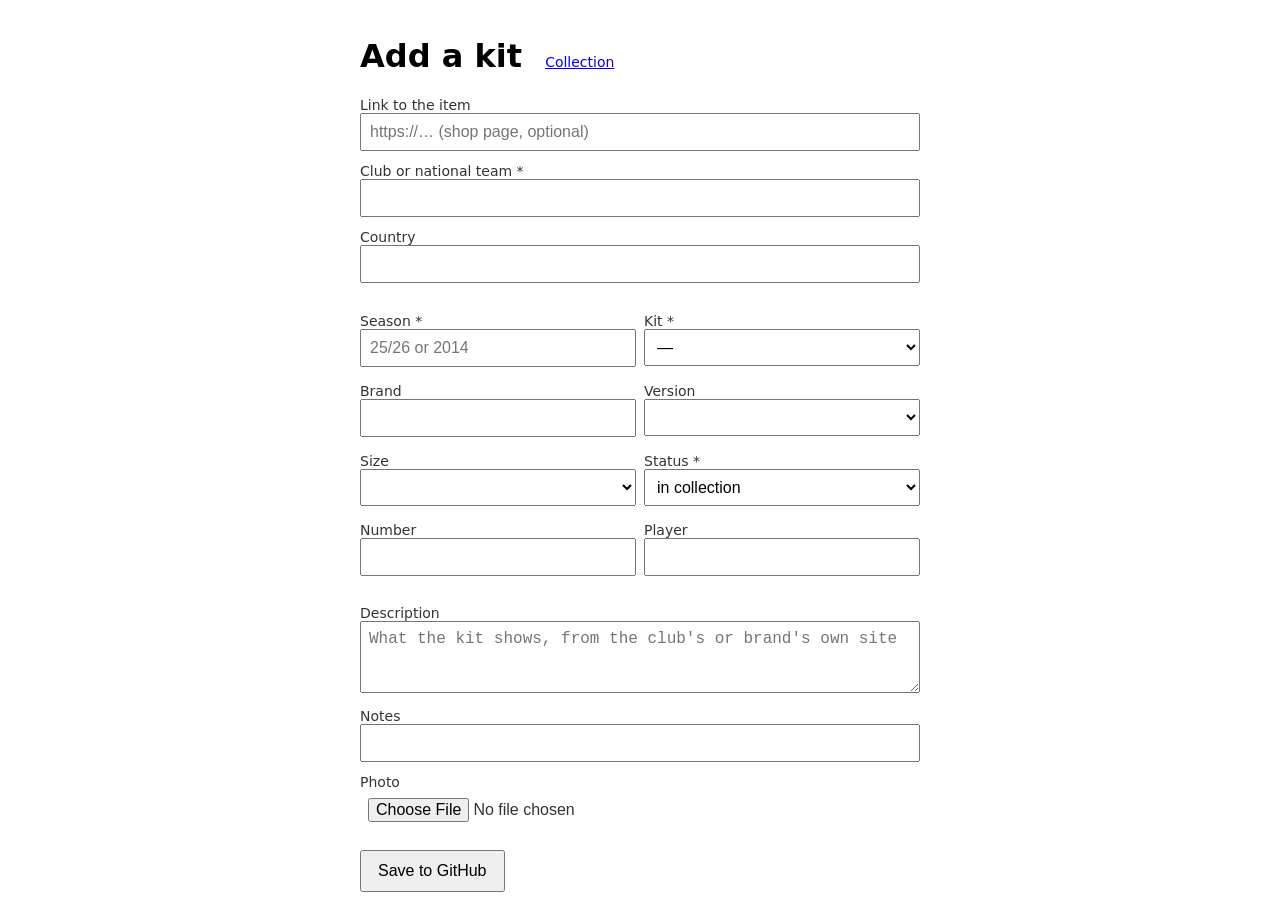
==== add.html @ a3a8089d "A form that adds a kit with country, brand and player filled in, and the season's results from Wikip" ====
<!doctype html>
<html lang="en">
<head>
<meta charset="utf-8">
<meta name="viewport" content="width=device-width, initial-scale=1">
<title>Add a kit</title>
<style>
  body { font-family: system-ui, sans-serif; margin: 0 auto; max-width: 560px; padding: 16px; }
  label { display: block; margin: 12px 0 4px; font-size: 14px; color: #333; }
  input, select, textarea { font-size: 16px; padding: 8px; width: 100%; box-sizing: border-box; }
  textarea { min-height: 72px; }
  .row { display: flex; gap: 8px; } .row > div { flex: 1; }
  button { font-size: 16px; padding: 10px 16px; margin-top: 16px; }
  small { color: #666; display: block; margin-top: 2px; min-height: 1em; }
  #result { white-space: pre-wrap; margin-top: 16px; }
  #result textarea { min-height: 160px; font-family: monospace; font-size: 13px; }
</style>
</head>
<body>
<h1>Add a kit <a href="index.html" style="font-size:14px;font-weight:normal;margin-left:12px">Collection</a></h1>
<form id="add">
  <label>Link to the item<input name="link" type="url" placeholder="https://… (shop page, optional)"></label>
  <label>Club or national team *<input name="team" list="teams" required autocomplete="off"></label>
  <label>Country<input name="country" list="countries" autocomplete="off"><small id="countryHint"></small></label>
  <div class="row">
    <div><label>Season *<input name="season" list="seasons" placeholder="25/26 or 2014" required autocomplete="off"></label></div>
    <div><label>Kit *<select name="kit" required>
      <option value="">—</option><option>home</option><option>away</option><option>third</option><option>fourth</option>
      <option>special</option><option>training</option><option>goalkeeper</option></select></label></div>
  </div>
  <div class="row">
    <div><label>Brand<input name="brand" list="brands" autocomplete="off"></label></div>
    <div><label>Version<select name="version"><option value=""></option><option>authentic</option><option>fan</option><option>replica</option></select></label></div>
  </div>
  <div class="row">
    <div><label>Size<select name="size"><option value=""></option><option>XS</option><option>S</option><option>M</option><option>L</option><option>XL</option><option>XXL</option></select></label></div>
    <div><label>Status *<select name="status" required><option value="yes">in collection</option><option value="wishlist">wishlist</option><option value="bought">bought, on its way</option></select></label></div>
  </div>
  <div class="row">
    <div><label>Number<input name="number" inputmode="numeric" autocomplete="off"></label></div>
    <div><label>Player<input name="player" autocomplete="off"><small id="playerHint"></small></label></div>
  </div>
  <label>Description<textarea name="description" placeholder="What the kit shows, from the club's or brand's own site"></textarea></label>
  <label>Notes<input name="comment"></label>
  <label>Photo<input name="photo" type="file" accept="image/*"></label>
  <datalist id="teams"></datalist><datalist id="countries"></datalist><datalist id="seasons"></datalist><datalist id="brands"></datalist>
  <button type="submit">Save to GitHub</button>
  <button type="button" id="forget" hidden>Forget token</button>
</form>
<div id="result"></div>
<script src="wiki.js"></script>
<script>
const REPO = 'petr-gerasimov/jersey-collection';
const form = document.getElementById('add');
const result = document.getElementById('result');
const countryHint = document.getElementById('countryHint');
const playerHint = document.getElementById('playerHint');
const forget = document.getElementById('forget');
let kits = [];

const slug = s => s.toLowerCase().replace(/[^a-z0-9]+/g, '-').replace(/^-|-$/g, '');
const uniq = a => [...new Set(a.filter(Boolean))].sort();
function fill(id, values) { document.getElementById(id).innerHTML = uniq(values).map(v => `<option value="${v}">`).join(''); }

fetch('kits.json').then(r => r.json()).then(data => {
  kits = data;
  fill('teams', kits.map(k => k.team)); fill('countries', kits.map(k => k.country));
  fill('seasons', kits.map(k => k.season)); fill('brands', kits.map(k => k.brand));
});
forget.hidden = !localStorage.getItem('gh_token');

// Country and brand come from the kits already in the collection; a new club's country from Wikidata.
async function autofill() {
  const team = form.team.value.trim(), season = form.season.value.trim();
  const same = kits.filter(k => k.team.toLowerCase() === team.toLowerCase());
  if (!form.country.value && team) {
    const known = same.find(k => k.country)?.country;
    if (known) { form.country.value = known; countryHint.textContent = 'from the collection'; }
    else {
      countryHint.textContent = 'asking Wikidata…';
      try { form.country.value = await wiki.country(team); countryHint.textContent = form.country.value ? 'from Wikidata, check it' : 'not found, type it'; }
      catch { countryHint.textContent = 'Wikidata did not answer'; }
    }
  }
  if (!form.brand.value) form.brand.value = (same.find(k => k.season === season && k.brand) || same.slice(-1)[0])?.brand || '';
}

// The player comes from the squad table on the club's Wikipedia season page.
async function playerByNumber() {
  const team = form.team.value.trim(), season = form.season.value.trim(), n = form.number.value.trim();
  if (!(team && season && n)) return;
  playerHint.textContent = 'looking up the squad on Wikipedia…';
  try {
    const title = await wiki.findSeasonPage(team, season);
    if (!title) { playerHint.textContent = 'no Wikipedia season page, type the name'; return; }
    const name = (await wiki.seasonInfo(title)).squad[n];
    if (name) { form.player.value = name; playerHint.textContent = `from ${title}, check it`; }
    else playerHint.textContent = `number ${n} is not in the squad on ${title}`;
  } catch (e) { playerHint.textContent = 'Wikipedia did not answer: ' + e.message; }
}
form.team.addEventListener('change', autofill);
form.season.addEventListener('change', autofill);
form.number.addEventListener('change', playerByNumber);
form.season.addEventListener('change', playerByNumber);

const b64 = bytes => btoa(String.fromCharCode(...bytes));
const utf8 = s => new TextDecoder().decode(Uint8Array.from(atob(s.replace(/\n/g, '')), c => c.charCodeAt(0)));
async function gh(path, opts = {}) {
  const r = await fetch(`https://api.github.com/repos/${REPO}/contents/${path}`, {
    ...opts, headers: { Authorization: `Bearer ${localStorage.getItem('gh_token')}`, Accept: 'application/vnd.github+json', ...(opts.headers || {}) } });
  if (!r.ok) throw new Error(`GitHub ${r.status} on ${path}: ${(await r.json()).message || ''}`);
  return r.json();
}

function record() {
  const f = new FormData(form), kit = {};
  for (const key of ['status', 'team', 'country', 'season', 'kit', 'brand', 'version', 'size', 'number', 'player', 'description', 'comment', 'link']) {
    const v = (f.get(key) || '').trim();
    if (v) kit[key] = v;
  }
  const photo = form.photo.files[0];
  if (photo) kit.photo = [slug(kit.team), slug(kit.season), kit.kit, Date.now().toString(36)].join('-') + '.' + (photo.name.split('.').pop() || 'jpg').toLowerCase();
  return kit;
}

form.addEventListener('submit', async e => {
  e.preventDefault();
  const kit = record();
  if (!localStorage.getItem('gh_token')) {
    const t = prompt('GitHub token with write access to the repository (fine-grained, Contents: read and write). It stays in this browser only. Leave empty to get the JSON to paste by hand.');
    if (t) { localStorage.setItem('gh_token', t.trim()); forget.hidden = false; }
  }
  if (!localStorage.getItem('gh_token')) {
    result.innerHTML = `Add this to kits.json${kit.photo ? ` and put the photo in photos/${kit.photo}` : ''}:<br><textarea readonly>${JSON.stringify(kit, null, 1)}</textarea>`;
    return;
  }
  result.textContent = 'Saving…';
  try {
    const photo = form.photo.files[0];
    if (photo) {
      const bytes = new Uint8Array(await photo.arrayBuffer());
      await gh(`photos/${kit.photo}`, { method: 'PUT', body: JSON.stringify({ message: `Photo: ${kit.team} ${kit.season} ${kit.kit}`, content: b64(bytes) }) });
    }
    const cur = await gh('kits.json', { headers: { 'If-None-Match': '' } });
    const all = JSON.parse(utf8(cur.content));
    all.push(kit);
    const body = new TextEncoder().encode(JSON.stringify(all, null, 1));
    await gh('kits.json', { method: 'PUT', body: JSON.stringify({ message: `Add ${kit.team} ${kit.season} ${kit.kit}`, content: b64(body), sha: cur.sha }) });
    kits = all;
    result.innerHTML = `Saved: <b>${kit.team} ${kit.season} ${kit.kit}</b>. The site updates in about a minute. <a href="index.html">Collection</a>`;
    form.reset(); countryHint.textContent = playerHint.textContent = '';
  } catch (err) { result.textContent = 'Not saved. ' + err.message; }
});
forget.addEventListener('click', () => { localStorage.removeItem('gh_token'); forget.hidden = true; });
</script>
</body>
</html>
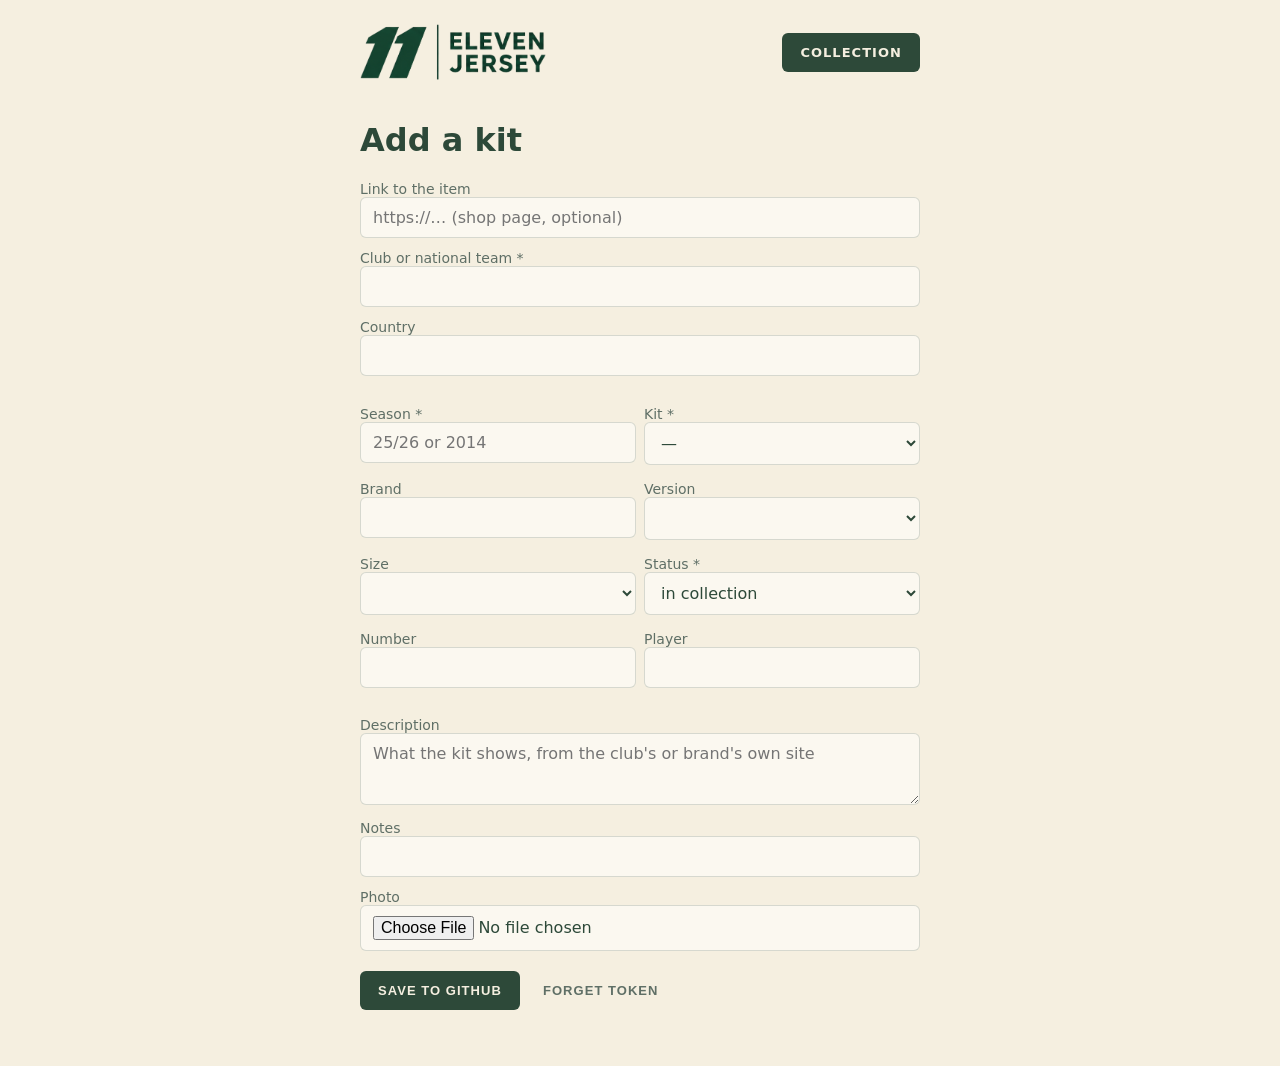
==== commit 3bc09184: "Eleven Jersey: the logo's look, a kit opens on click, Wikipedia drawings on every card without a pho" ====
--- a/add.html
+++ b/add.html
@@ -3,21 +3,30 @@
 <head>
 <meta charset="utf-8">
 <meta name="viewport" content="width=device-width, initial-scale=1">
-<title>Add a kit</title>
+<title>Add a kit · Eleven Jersey</title>
+<link rel="icon" href="favicon-32.png" sizes="32x32">
+<link rel="icon" href="favicon.png" sizes="278x278">
+<link rel="apple-touch-icon" href="favicon.png">
+<link rel="stylesheet" href="style.css">
 <style>
-  body { font-family: system-ui, sans-serif; margin: 0 auto; max-width: 560px; padding: 16px; }
-  label { display: block; margin: 12px 0 4px; font-size: 14px; color: #333; }
-  input, select, textarea { font-size: 16px; padding: 8px; width: 100%; box-sizing: border-box; }
+  body { max-width: 600px; }
+  label { display: block; margin: 12px 0 4px; font-size: 14px; color: var(--ink-soft); }
+  input, select, textarea { width: 100%; }
   textarea { min-height: 72px; }
   .row { display: flex; gap: 8px; } .row > div { flex: 1; }
-  button { font-size: 16px; padding: 10px 16px; margin-top: 16px; }
-  small { color: #666; display: block; margin-top: 2px; min-height: 1em; }
+  form button { margin-top: 16px; }
+  #forget { background: none; color: var(--ink-soft); }
+  label small { display: block; margin-top: 2px; min-height: 1em; }
   #result { white-space: pre-wrap; margin-top: 16px; }
   #result textarea { min-height: 160px; font-family: monospace; font-size: 13px; }
 </style>
 </head>
 <body>
-<h1>Add a kit <a href="index.html" style="font-size:14px;font-weight:normal;margin-left:12px">Collection</a></h1>
+<header>
+  <a href="index.html"><img src="logo.png" alt="Eleven Jersey" class="logo"></a>
+  <a href="index.html" class="button">Collection</a>
+</header>
+<h1>Add a kit</h1>
 <form id="add">
   <label>Link to the item<input name="link" type="url" placeholder="https://… (shop page, optional)"></label>
   <label>Club or national team *<input name="team" list="teams" required autocomplete="off"></label>
@@ -44,8 +53,8 @@
   <label>Notes<input name="comment"></label>
   <label>Photo<input name="photo" type="file" accept="image/*"></label>
   <datalist id="teams"></datalist><datalist id="countries"></datalist><datalist id="seasons"></datalist><datalist id="brands"></datalist>
-  <button type="submit">Save to GitHub</button>
-  <button type="button" id="forget" hidden>Forget token</button>
+  <button type="submit" class="button">Save to GitHub</button>
+  <button type="button" id="forget" class="button" hidden>Forget token</button>
 </form>
 <div id="result"></div>
 <script src="wiki.js"></script>
--- a/style.css
+++ b/style.css
@@ -0,0 +1,35 @@
+/* The palette is the logo's: cream paper and deep green ink. */
+:root { --paper: #f5efe0; --card: #fbf8f0; --ink: #2d4939; --ink-soft: #5f6f66; --line: rgba(45, 73, 57, .18); }
+* { box-sizing: border-box; }
+body { font-family: system-ui, -apple-system, sans-serif; margin: 0 auto; max-width: 1040px; padding: 16px 20px 40px; background: var(--paper); color: var(--ink); }
+a { color: var(--ink); }
+header { display: flex; align-items: center; justify-content: space-between; gap: 16px; padding: 8px 0 20px; }
+.logo { height: 56px; display: block; }
+.button { display: inline-block; background: var(--ink); color: var(--paper); text-decoration: none; font-weight: 700; letter-spacing: .08em; text-transform: uppercase; font-size: 13px; padding: 12px 18px; border-radius: 6px; border: 0; cursor: pointer; }
+.button:hover { background: #22392c; }
+form#search { display: flex; gap: 10px; flex-wrap: wrap; margin-bottom: 16px; }
+input, select, textarea { font: inherit; font-size: 16px; padding: 10px 12px; background: var(--card); color: var(--ink); border: 1px solid var(--line); border-radius: 6px; }
+form#search input { flex: 1; min-width: 160px; }
+input:focus, select:focus, textarea:focus { outline: 2px solid var(--ink); outline-offset: -1px; }
+#season { background: var(--card); border: 1px solid var(--line); border-radius: 8px; padding: 10px 14px; margin-bottom: 16px; font-size: 14px; }
+#archive, #empty { font-size: 14px; color: var(--ink-soft); }
+#kits { display: grid; grid-template-columns: repeat(auto-fill, minmax(200px, 1fr)); gap: 16px; }
+figure { margin: 0; background: var(--card); border: 1px solid var(--line); border-radius: 10px; padding: 10px; cursor: pointer; transition: transform .1s; }
+figure:hover { transform: translateY(-2px); }
+figure > img, .nophoto { width: 100%; aspect-ratio: 3 / 4; object-fit: cover; background: var(--paper); border-radius: 6px; display: block; }
+.nophoto { display: grid; place-items: center; overflow: hidden; }
+.nophoto > div { zoom: 1.5; }
+figcaption { margin-top: 8px; line-height: 1.3; }
+small { color: var(--ink-soft); }
+.wishlist { opacity: .55; }
+dialog { border: 0; border-radius: 12px; padding: 0; background: var(--card); color: var(--ink); max-width: 760px; width: calc(100vw - 32px); }
+dialog::backdrop { background: rgba(45, 73, 57, .5); }
+dialog .close { position: absolute; right: 8px; top: 8px; font-size: 24px; line-height: 1; background: none; border: 0; color: var(--ink); cursor: pointer; padding: 4px 8px; }
+dialog[open] { display: grid; grid-template-columns: 1fr 1.2fr; gap: 20px; padding: 24px; }
+dialog .picture img, dialog .picture .nophoto { width: 100%; aspect-ratio: 3 / 4; object-fit: cover; border-radius: 8px; background: var(--paper); }
+dialog .picture .nophoto > div { zoom: 2.2; }
+dialog h2 { margin: 0 0 8px; font-size: 22px; } dialog h2 span { font-weight: 400; }
+dialog dl { display: grid; grid-template-columns: auto 1fr; gap: 4px 12px; margin: 12px 0; font-size: 14px; }
+dialog dt { color: var(--ink-soft); } dialog dd { margin: 0; }
+dialog .links a { margin-right: 12px; }
+@media (max-width: 600px) { dialog[open] { grid-template-columns: 1fr; } .logo { height: 44px; } }
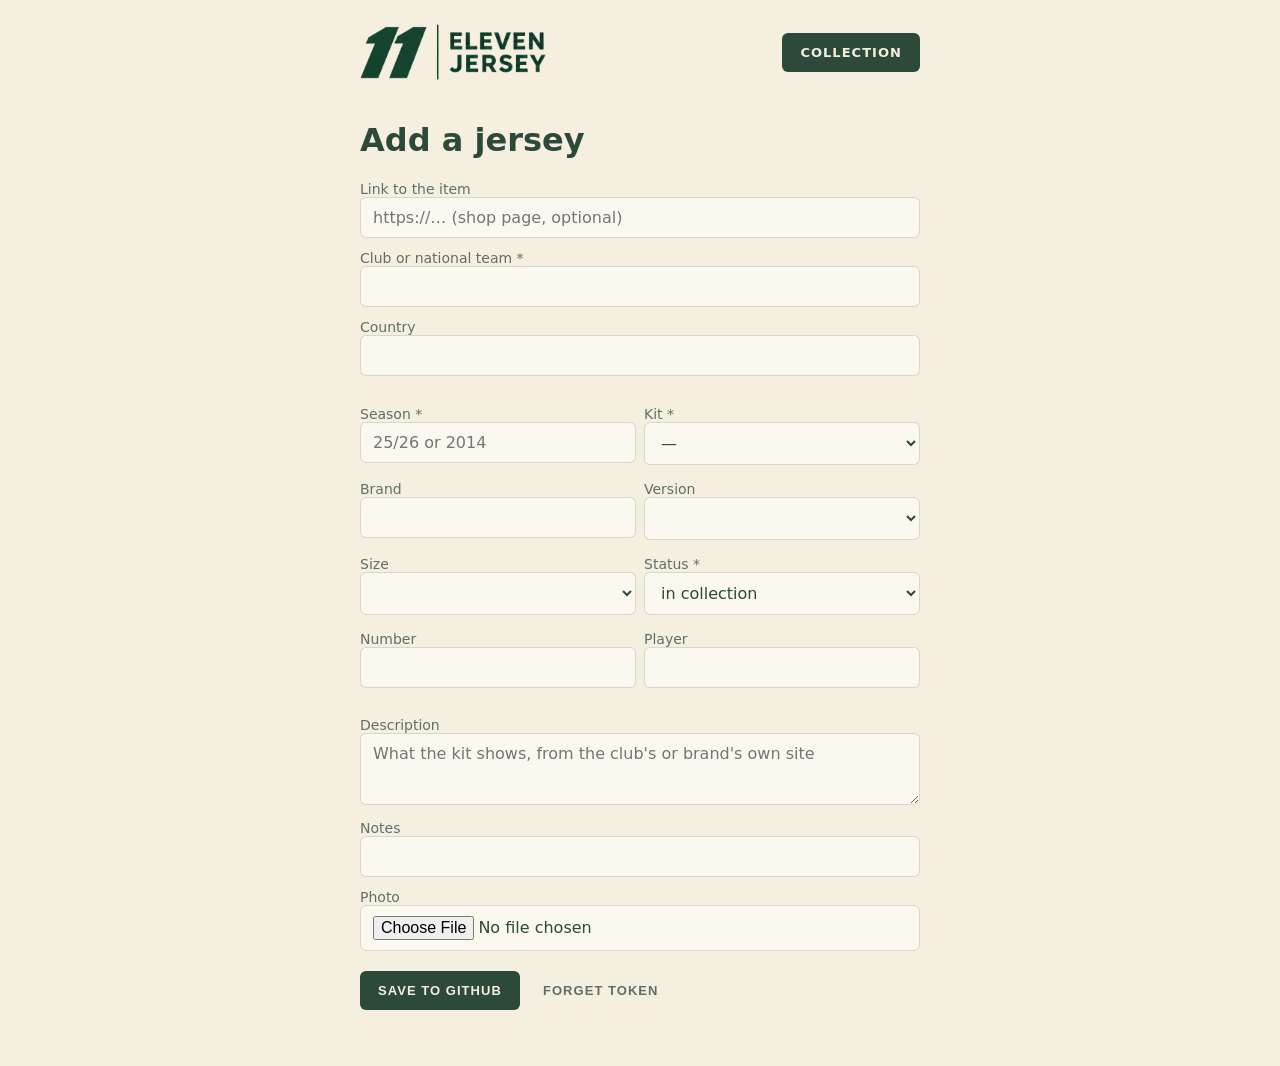
==== commit d6284a01: "The kit's window shows its drawing and the season's results; five cards a row on white; Add jersey C" ====
--- a/add.html
+++ b/add.html
@@ -3,7 +3,7 @@
 <head>
 <meta charset="utf-8">
 <meta name="viewport" content="width=device-width, initial-scale=1">
-<title>Add a kit · Eleven Jersey</title>
+<title>Add a jersey · Eleven Jersey</title>
 <link rel="icon" href="favicon-32.png" sizes="32x32">
 <link rel="icon" href="favicon.png" sizes="278x278">
 <link rel="apple-touch-icon" href="favicon.png">
@@ -26,7 +26,7 @@
   <a href="index.html"><img src="logo.png" alt="Eleven Jersey" class="logo"></a>
   <a href="index.html" class="button">Collection</a>
 </header>
-<h1>Add a kit</h1>
+<h1>Add a jersey</h1>
 <form id="add">
   <label>Link to the item<input name="link" type="url" placeholder="https://… (shop page, optional)"></label>
   <label>Club or national team *<input name="team" list="teams" required autocomplete="off"></label>
--- a/style.css
+++ b/style.css
@@ -13,23 +13,27 @@
 input:focus, select:focus, textarea:focus { outline: 2px solid var(--ink); outline-offset: -1px; }
 #season { background: var(--card); border: 1px solid var(--line); border-radius: 8px; padding: 10px 14px; margin-bottom: 16px; font-size: 14px; }
 #archive, #empty { font-size: 14px; color: var(--ink-soft); }
-#kits { display: grid; grid-template-columns: repeat(auto-fill, minmax(200px, 1fr)); gap: 16px; }
-figure { margin: 0; background: var(--card); border: 1px solid var(--line); border-radius: 10px; padding: 10px; cursor: pointer; transition: transform .1s; }
+#kits { display: grid; grid-template-columns: repeat(5, minmax(0, 1fr)); gap: 12px; }
+figure { min-width: 0; }
+@media (max-width: 760px) { #kits { grid-template-columns: repeat(auto-fill, minmax(150px, 1fr)); } }
+figure { margin: 0; background: var(--card); border: 1px solid var(--line); border-radius: 10px; padding: 8px; cursor: pointer; transition: transform .1s; }
 figure:hover { transform: translateY(-2px); }
-figure > img, .nophoto { width: 100%; aspect-ratio: 3 / 4; object-fit: cover; background: var(--paper); border-radius: 6px; display: block; }
+figure > img, .nophoto { width: 100%; aspect-ratio: 3 / 4; object-fit: cover; background: #fff; border-radius: 6px; display: block; }
 .nophoto { display: grid; place-items: center; overflow: hidden; }
-.nophoto > div { zoom: 1.5; }
-figcaption { margin-top: 8px; line-height: 1.3; }
+/* Wikipedia's kit drawings are 38×59 px pixel art: shown at their own size, bigger only in whole steps */
+.nophoto > div { image-rendering: pixelated; }
+figcaption { margin-top: 8px; line-height: 1.3; font-size: 14px; }
 small { color: var(--ink-soft); }
 .wishlist { opacity: .55; }
 dialog { border: 0; border-radius: 12px; padding: 0; background: var(--card); color: var(--ink); max-width: 760px; width: calc(100vw - 32px); }
 dialog::backdrop { background: rgba(45, 73, 57, .5); }
 dialog .close { position: absolute; right: 8px; top: 8px; font-size: 24px; line-height: 1; background: none; border: 0; color: var(--ink); cursor: pointer; padding: 4px 8px; }
 dialog[open] { display: grid; grid-template-columns: 1fr 1.2fr; gap: 20px; padding: 24px; }
-dialog .picture img, dialog .picture .nophoto { width: 100%; aspect-ratio: 3 / 4; object-fit: cover; border-radius: 8px; background: var(--paper); }
-dialog .picture .nophoto > div { zoom: 2.2; }
+dialog .picture > img, dialog .picture .nophoto { width: 100%; aspect-ratio: 3 / 4; object-fit: cover; border-radius: 8px; background: #fff; }
+dialog .picture .nophoto > div { zoom: 2; }
 dialog h2 { margin: 0 0 8px; font-size: 22px; } dialog h2 span { font-weight: 400; }
 dialog dl { display: grid; grid-template-columns: auto 1fr; gap: 4px 12px; margin: 12px 0; font-size: 14px; }
 dialog dt { color: var(--ink-soft); } dialog dd { margin: 0; }
 dialog .links a { margin-right: 12px; }
+dialog .season { font-size: 14px; line-height: 1.5; margin: 12px 0; }
 @media (max-width: 600px) { dialog[open] { grid-template-columns: 1fr; } .logo { height: 44px; } }
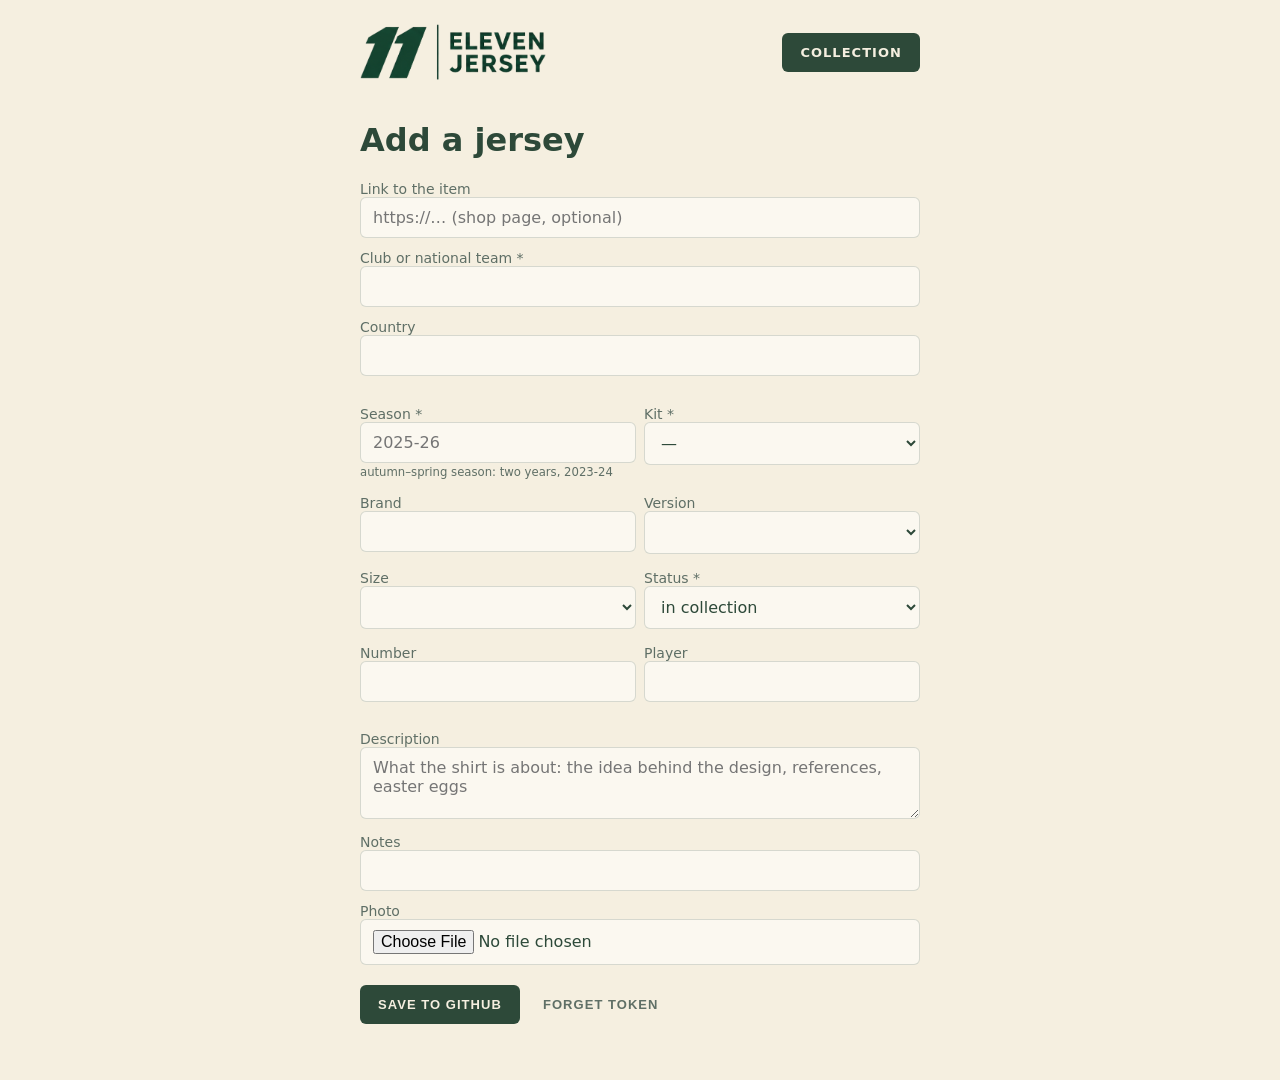
==== commit 3f567a38: "Sections per team, seasons as 2023-24 or 2024 with a strict check, every club of the top ten leagues" ====
--- a/add.html
+++ b/add.html
@@ -32,24 +32,31 @@
   <label>Club or national team *<input name="team" list="teams" required autocomplete="off"></label>
   <label>Country<input name="country" list="countries" autocomplete="off"><small id="countryHint"></small></label>
   <div class="row">
-    <div><label>Season *<input name="season" list="seasons" placeholder="25/26 or 2014" required autocomplete="off"></label></div>
+    <div><label>Season *<input name="season" list="seasons" required autocomplete="off"><small id="seasonHint"></small></label></div>
     <div><label>Kit *<select name="kit" required>
       <option value="">—</option><option>home</option><option>away</option><option>third</option><option>fourth</option>
       <option>special</option><option>training</option><option>goalkeeper</option></select></label></div>
   </div>
   <div class="row">
     <div><label>Brand<input name="brand" list="brands" autocomplete="off"></label></div>
-    <div><label>Version<select name="version"><option value=""></option><option>authentic</option><option>fan</option><option>replica</option></select></label></div>
-  </div>
-  <div class="row">
-    <div><label>Size<select name="size"><option value=""></option><option>XS</option><option>S</option><option>M</option><option>L</option><option>XL</option><option>XXL</option></select></label></div>
+    <div><label>Version<select name="version">
+      <option value=""></option>
+      <option value="player issue">Player issue (authentic)</option>
+      <option value="replica">Replica (fan version)</option>
+      <option value="match worn">Match worn</option>
+      <option value="match issued">Match issued, unworn</option>
+      <option value="retro">Retro reissue</option>
+      <option value="unofficial">Unofficial copy</option></select></label></div>
+  </div>
+  <div class="row">
+    <div><label>Size<select name="size"><option value=""></option><option>Kids</option><option>XS</option><option>S</option><option>M</option><option>L</option><option>XL</option><option>XXL</option></select></label></div>
     <div><label>Status *<select name="status" required><option value="yes">in collection</option><option value="wishlist">wishlist</option><option value="bought">bought, on its way</option></select></label></div>
   </div>
   <div class="row">
     <div><label>Number<input name="number" inputmode="numeric" autocomplete="off"></label></div>
     <div><label>Player<input name="player" autocomplete="off"><small id="playerHint"></small></label></div>
   </div>
-  <label>Description<textarea name="description" placeholder="What the kit shows, from the club's or brand's own site"></textarea></label>
+  <label>Description<textarea name="description" placeholder="What the shirt is about: the idea behind the design, references, easter eggs"></textarea></label>
   <label>Notes<input name="comment"></label>
   <label>Photo<input name="photo" type="file" accept="image/*"></label>
   <datalist id="teams"></datalist><datalist id="countries"></datalist><datalist id="seasons"></datalist><datalist id="brands"></datalist>
@@ -63,28 +70,58 @@
 const form = document.getElementById('add');
 const result = document.getElementById('result');
 const countryHint = document.getElementById('countryHint');
+const seasonHint = document.getElementById('seasonHint');
 const playerHint = document.getElementById('playerHint');
 const forget = document.getElementById('forget');
-let kits = [];
+let kits = [], teams = [];
 
 const slug = s => s.toLowerCase().replace(/[^a-z0-9]+/g, '-').replace(/^-|-$/g, '');
 const uniq = a => [...new Set(a.filter(Boolean))].sort();
-function fill(id, values) { document.getElementById(id).innerHTML = uniq(values).map(v => `<option value="${v}">`).join(''); }
-
-fetch('kits.json').then(r => r.json()).then(data => {
-  kits = data;
-  fill('teams', kits.map(k => k.team)); fill('countries', kits.map(k => k.country));
-  fill('seasons', kits.map(k => k.season)); fill('brands', kits.map(k => k.brand));
+const esc = s => String(s).replace(/[&<>"]/g, c => ({ '&': '&amp;', '<': '&lt;', '>': '&gt;', '"': '&quot;' }[c]));
+function fill(id, values) { document.getElementById(id).innerHTML = values.map(v => `<option value="${esc(v)}">`).join(''); }
+
+Promise.all([fetch('kits.json').then(r => r.json()), fetch('teams.json').then(r => r.json())]).then(([k, t]) => {
+  kits = k; teams = t;
+  fill('teams', uniq([...teams.map(x => x.name), ...kits.map(x => x.team)]));
+  fill('countries', uniq([...teams.map(x => x.country), ...kits.map(x => x.country)]));
+  fill('brands', uniq(kits.map(x => x.brand)));
+  seasonList();
 });
 forget.hidden = !localStorage.getItem('gh_token');
 
-// Country and brand come from the kits already in the collection; a new club's country from Wikidata.
+const known = name => teams.find(t => t.name.toLowerCase() === name.toLowerCase());
+const isNational = name => !!known(name)?.national;
+
+// Leagues that play spring to autumn name a season by one year; the rest by two, 2023-24.
+const CALENDAR_YEAR = ['Sweden', 'Norway', 'Finland', 'Iceland', 'Ireland', 'Estonia', 'Latvia', 'Lithuania', 'Belarus', 'Kazakhstan',
+  'Japan', 'South Korea', 'China', 'United States', 'Canada', 'Brazil', 'Argentina', 'Chile', 'Colombia', 'Peru', 'Ecuador', 'Uruguay', 'Paraguay', 'Bolivia', 'Venezuela'];
+const seasonStyle = () => isNational(form.team.value.trim()) || CALENDAR_YEAR.includes(form.country.value.trim()) ? 'year' : 'split';
+function seasonList() {
+  const y = new Date().getFullYear(), years = Array.from({ length: y - 1949 }, (_, i) => y - i);
+  const split = seasonStyle() === 'split';
+  fill('seasons', years.map(n => split ? `${n}-${String(n + 1).slice(2)}` : String(n)));
+  form.season.placeholder = split ? `${y - 1}-${String(y).slice(2)}` : String(y - 1);
+  seasonHint.textContent = split ? 'autumn–spring season: two years, 2023-24' : 'one year: a national team or a spring–autumn league';
+}
+function checkSeason() {
+  const s = form.season.value.trim(), m = s.match(/^(\d{4})(?:-(\d{2}))?$/);
+  let error = '';
+  if (!m) error = 'Season is 2023-24 or 2024';
+  else if (m[2] && (Number(m[1]) + 1) % 100 !== Number(m[2])) error = 'The second year must follow the first: 2023-24';
+  // shortcut: Russia played spring–autumn until 2011, so both forms pass there; refine when another such country shows up
+  else if (seasonStyle() === 'split' && !m[2] && form.country.value.trim() !== 'Russia') error = 'This league names a season by two years: 2023-24';
+  else if (seasonStyle() === 'year' && m[2]) error = 'A national team or a spring–autumn league names a season by one year: 2024';
+  form.season.setCustomValidity(error);
+  return !error;
+}
+
+// Country and brand come from the teams list and the kits already in the collection; a new club's country from Wikidata.
 async function autofill() {
   const team = form.team.value.trim(), season = form.season.value.trim();
   const same = kits.filter(k => k.team.toLowerCase() === team.toLowerCase());
   if (!form.country.value && team) {
-    const known = same.find(k => k.country)?.country;
-    if (known) { form.country.value = known; countryHint.textContent = 'from the collection'; }
+    const k = known(team)?.country || same.find(k => k.country)?.country;
+    if (k) { form.country.value = k; countryHint.textContent = known(team) ? 'from the teams list' : 'from the collection'; }
     else {
       countryHint.textContent = 'asking Wikidata…';
       try { form.country.value = await wiki.country(team); countryHint.textContent = form.country.value ? 'from Wikidata, check it' : 'not found, type it'; }
@@ -92,25 +129,33 @@
     }
   }
   if (!form.brand.value) form.brand.value = (same.find(k => k.season === season && k.brand) || same.slice(-1)[0])?.brand || '';
+  seasonList();
 }
 
 // The player comes from the squad table on the club's Wikipedia season page.
+let lookup = 0;
 async function playerByNumber() {
-  const team = form.team.value.trim(), season = form.season.value.trim(), n = form.number.value.trim();
+  const team = form.team.value.trim(), season = form.season.value.trim(), n = form.number.value.trim(), id = ++lookup;
   if (!(team && season && n)) return;
+  if (isNational(team)) { playerHint.textContent = 'no squad list for national teams, type the name'; return; }
   playerHint.textContent = 'looking up the squad on Wikipedia…';
   try {
     const title = await wiki.findSeasonPage(team, season);
+    if (id !== lookup) return;
     if (!title) { playerHint.textContent = 'no Wikipedia season page, type the name'; return; }
     const name = (await wiki.seasonInfo(title)).squad[n];
+    if (id !== lookup) return;
     if (name) { form.player.value = name; playerHint.textContent = `from ${title}, check it`; }
     else playerHint.textContent = `number ${n} is not in the squad on ${title}`;
   } catch (e) { playerHint.textContent = 'Wikipedia did not answer: ' + e.message; }
 }
+let timer;
+const soon = fn => { clearTimeout(timer); timer = setTimeout(fn, 500); };
 form.team.addEventListener('change', autofill);
-form.season.addEventListener('change', autofill);
-form.number.addEventListener('change', playerByNumber);
-form.season.addEventListener('change', playerByNumber);
+form.country.addEventListener('change', seasonList);
+form.season.addEventListener('change', () => { autofill(); checkSeason(); playerByNumber(); });
+form.season.addEventListener('input', () => form.season.setCustomValidity(''));
+form.number.addEventListener('input', () => soon(playerByNumber));
 
 const b64 = bytes => btoa(String.fromCharCode(...bytes));
 const utf8 = s => new TextDecoder().decode(Uint8Array.from(atob(s.replace(/\n/g, '')), c => c.charCodeAt(0)));
@@ -128,19 +173,20 @@
     if (v) kit[key] = v;
   }
   const photo = form.photo.files[0];
-  if (photo) kit.photo = [slug(kit.team), slug(kit.season), kit.kit, Date.now().toString(36)].join('-') + '.' + (photo.name.split('.').pop() || 'jpg').toLowerCase();
+  if (photo) kit.photo = [slug(kit.team), kit.season, kit.kit, Date.now().toString(36)].join('-') + '.' + (photo.name.split('.').pop() || 'jpg').toLowerCase();
   return kit;
 }
 
 form.addEventListener('submit', async e => {
   e.preventDefault();
+  if (!checkSeason()) { form.season.reportValidity(); return; }
   const kit = record();
   if (!localStorage.getItem('gh_token')) {
     const t = prompt('GitHub token with write access to the repository (fine-grained, Contents: read and write). It stays in this browser only. Leave empty to get the JSON to paste by hand.');
     if (t) { localStorage.setItem('gh_token', t.trim()); forget.hidden = false; }
   }
   if (!localStorage.getItem('gh_token')) {
-    result.innerHTML = `Add this to kits.json${kit.photo ? ` and put the photo in photos/${kit.photo}` : ''}:<br><textarea readonly>${JSON.stringify(kit, null, 1)}</textarea>`;
+    result.innerHTML = `Add this to kits.json${kit.photo ? ` and put the photo in photos/${esc(kit.photo)}` : ''}:<br><textarea readonly>${esc(JSON.stringify(kit, null, 1))}</textarea>`;
     return;
   }
   result.textContent = 'Saving…';
@@ -156,8 +202,8 @@
     const body = new TextEncoder().encode(JSON.stringify(all, null, 1));
     await gh('kits.json', { method: 'PUT', body: JSON.stringify({ message: `Add ${kit.team} ${kit.season} ${kit.kit}`, content: b64(body), sha: cur.sha }) });
     kits = all;
-    result.innerHTML = `Saved: <b>${kit.team} ${kit.season} ${kit.kit}</b>. The site updates in about a minute. <a href="index.html">Collection</a>`;
-    form.reset(); countryHint.textContent = playerHint.textContent = '';
+    result.innerHTML = `Saved: <b>${esc(kit.team)} ${esc(kit.season)} ${esc(kit.kit)}</b>. The site updates in about a minute. <a href="index.html">Collection</a>`;
+    form.reset(); countryHint.textContent = playerHint.textContent = ''; seasonList();
   } catch (err) { result.textContent = 'Not saved. ' + err.message; }
 });
 forget.addEventListener('click', () => { localStorage.removeItem('gh_token'); forget.hidden = true; });
--- a/style.css
+++ b/style.css
@@ -13,9 +13,12 @@
 input:focus, select:focus, textarea:focus { outline: 2px solid var(--ink); outline-offset: -1px; }
 #season { background: var(--card); border: 1px solid var(--line); border-radius: 8px; padding: 10px 14px; margin-bottom: 16px; font-size: 14px; }
 #archive, #empty { font-size: 14px; color: var(--ink-soft); }
-#kits { display: grid; grid-template-columns: repeat(5, minmax(0, 1fr)); gap: 12px; }
+.grid { display: grid; grid-template-columns: repeat(5, minmax(0, 1fr)); gap: 12px; }
 figure { min-width: 0; }
-@media (max-width: 760px) { #kits { grid-template-columns: repeat(auto-fill, minmax(150px, 1fr)); } }
+section { margin-bottom: 28px; }
+section h2 { font-size: 18px; margin: 0 0 10px; padding-bottom: 6px; border-bottom: 1px solid var(--line); }
+section h2 small { font-weight: 400; margin-left: 8px; }
+@media (max-width: 760px) { .grid { grid-template-columns: repeat(auto-fill, minmax(150px, 1fr)); } }
 figure { margin: 0; background: var(--card); border: 1px solid var(--line); border-radius: 10px; padding: 8px; cursor: pointer; transition: transform .1s; }
 figure:hover { transform: translateY(-2px); }
 figure > img, .nophoto { width: 100%; aspect-ratio: 3 / 4; object-fit: cover; background: #fff; border-radius: 6px; display: block; }
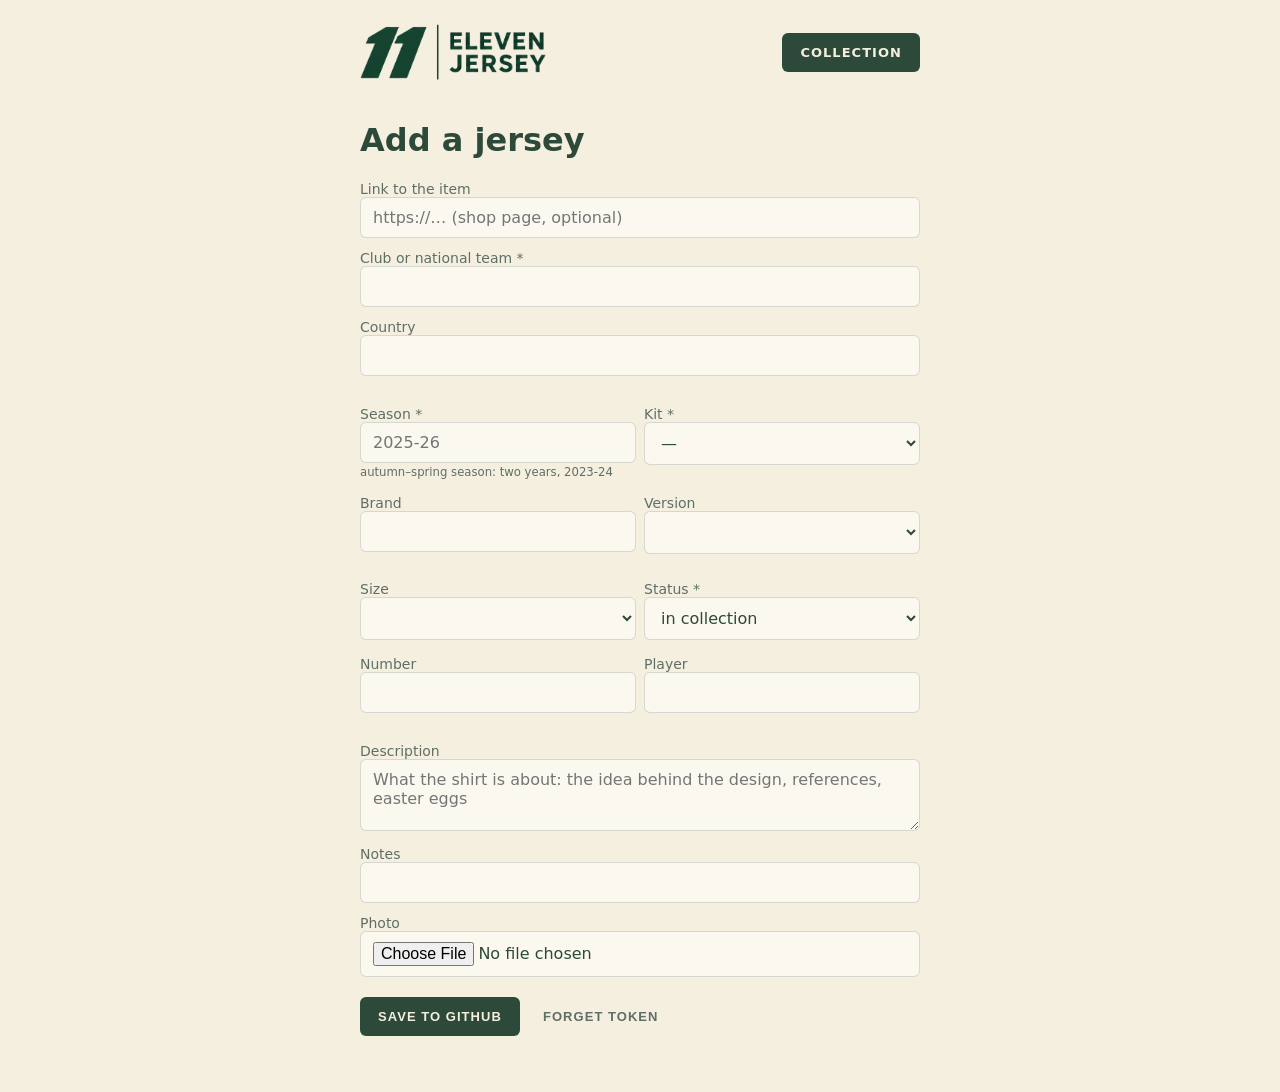
==== commit 78b4872f: "Wishlist kits and wishlist-only teams go last; the brand comes from the season here, the league's ki" ====
--- a/add.html
+++ b/add.html
@@ -38,7 +38,7 @@
       <option>special</option><option>training</option><option>goalkeeper</option></select></label></div>
   </div>
   <div class="row">
-    <div><label>Brand<input name="brand" list="brands" autocomplete="off"></label></div>
+    <div><label>Brand<input name="brand" list="brands" autocomplete="off"><small id="brandHint"></small></label></div>
     <div><label>Version<select name="version">
       <option value=""></option>
       <option value="player issue">Player issue (authentic)</option>
@@ -72,6 +72,7 @@
 const countryHint = document.getElementById('countryHint');
 const seasonHint = document.getElementById('seasonHint');
 const playerHint = document.getElementById('playerHint');
+const brandHint = document.getElementById('brandHint');
 const forget = document.getElementById('forget');
 let kits = [], teams = [];
 
@@ -128,8 +129,20 @@
       catch { countryHint.textContent = 'Wikidata did not answer'; }
     }
   }
-  if (!form.brand.value) form.brand.value = (same.find(k => k.season === season && k.brand) || same.slice(-1)[0])?.brand || '';
   seasonList();
+  // brand: the same season in the collection, else the league's kit table on Wikipedia, else the club's latest kit here;
+  // a value the form filled in is replaced when the season changes, a typed one is kept
+  if ((!form.brand.value || brandHint.dataset.auto) && team && season) {
+    const sameSeason = same.find(k => k.season === season && k.brand)?.brand, league = known(team)?.league;
+    let brand = sameSeason, how = 'from the collection';
+    if (!brand && league) {
+      brandHint.textContent = 'looking up the league on Wikipedia…';
+      try { brand = await wiki.kitMaker(league, season, team); how = 'from Wikipedia'; } catch { brand = ''; }
+    }
+    if (!brand) { brand = same.filter(k => k.brand).slice(-1)[0]?.brand || ''; how = 'from another season here'; }
+    form.brand.value = brand; brandHint.dataset.auto = '1';
+    brandHint.textContent = brand ? `${how}, check it` : 'not found, type it';
+  }
 }
 
 // The player comes from the squad table on the club's Wikipedia season page.
@@ -152,6 +165,7 @@
 let timer;
 const soon = fn => { clearTimeout(timer); timer = setTimeout(fn, 500); };
 form.team.addEventListener('change', autofill);
+form.brand.addEventListener('input', () => { delete brandHint.dataset.auto; brandHint.textContent = ''; });
 form.country.addEventListener('change', seasonList);
 form.season.addEventListener('change', () => { autofill(); checkSeason(); playerByNumber(); });
 form.season.addEventListener('input', () => form.season.setCustomValidity(''));
@@ -203,7 +217,7 @@
     await gh('kits.json', { method: 'PUT', body: JSON.stringify({ message: `Add ${kit.team} ${kit.season} ${kit.kit}`, content: b64(body), sha: cur.sha }) });
     kits = all;
     result.innerHTML = `Saved: <b>${esc(kit.team)} ${esc(kit.season)} ${esc(kit.kit)}</b>. The site updates in about a minute. <a href="index.html">Collection</a>`;
-    form.reset(); countryHint.textContent = playerHint.textContent = ''; seasonList();
+    form.reset(); countryHint.textContent = playerHint.textContent = brandHint.textContent = ''; delete brandHint.dataset.auto; seasonList();
   } catch (err) { result.textContent = 'Not saved. ' + err.message; }
 });
 forget.addEventListener('click', () => { localStorage.removeItem('gh_token'); forget.hidden = true; });
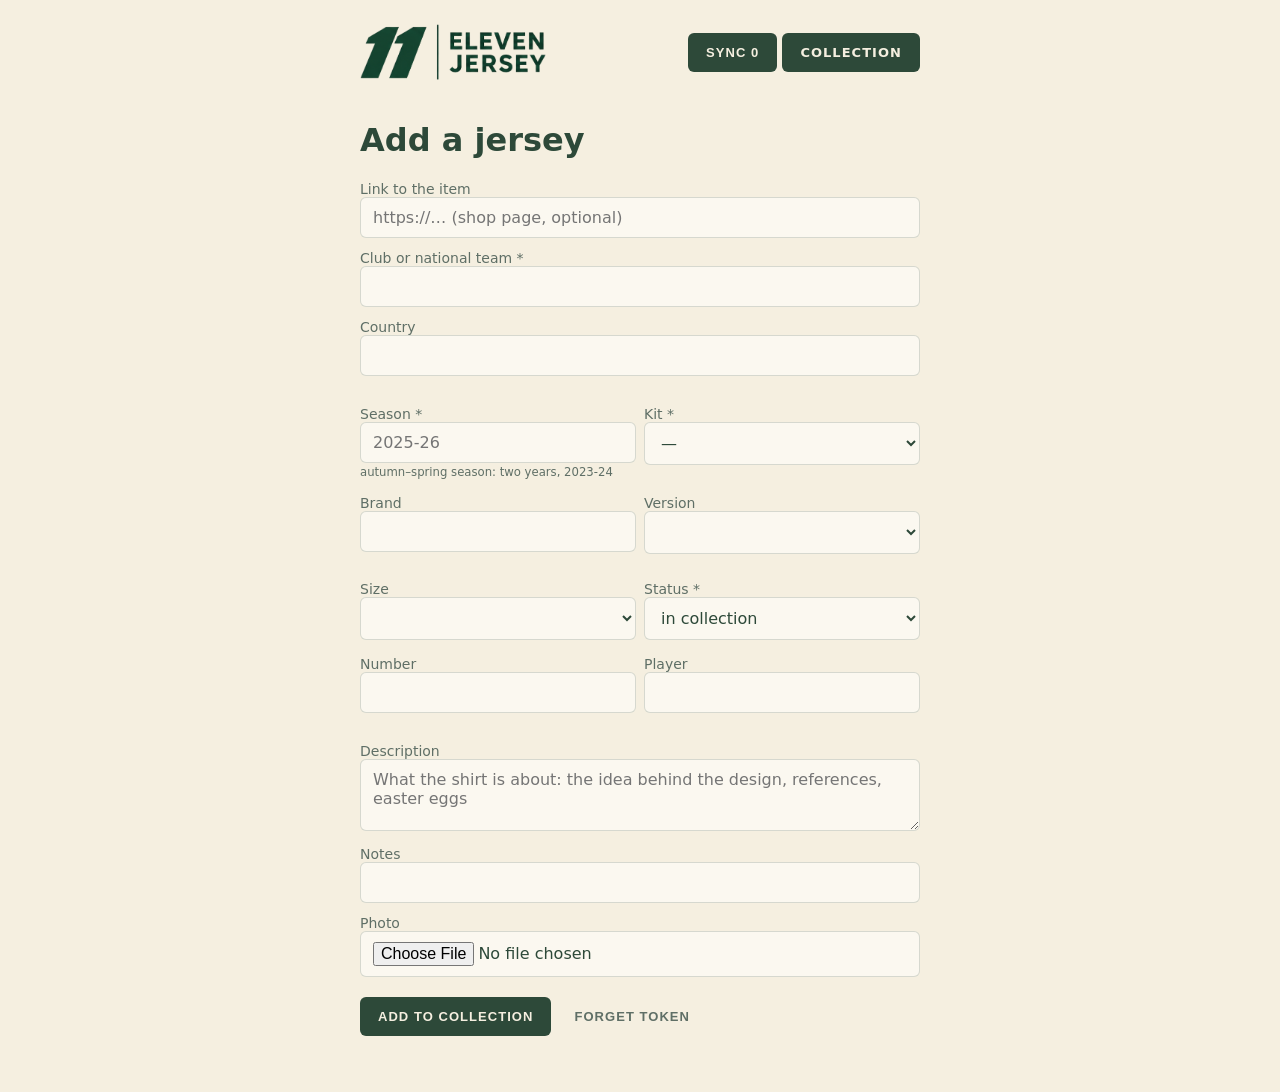
==== commit 76eee562: "A new kit waits in the browser and shows at once; Sync sends everything waiting to the repository in" ====
--- a/add.html
+++ b/add.html
@@ -24,7 +24,7 @@
 <body>
 <header>
   <a href="index.html"><img src="logo.png" alt="Eleven Jersey" class="logo"></a>
-  <a href="index.html" class="button">Collection</a>
+  <span><button id="sync" class="button" hidden>Sync</button> <a href="index.html" class="button">Collection</a></span>
 </header>
 <h1>Add a jersey</h1>
 <form id="add">
@@ -60,13 +60,13 @@
   <label>Notes<input name="comment"></label>
   <label>Photo<input name="photo" type="file" accept="image/*"></label>
   <datalist id="teams"></datalist><datalist id="countries"></datalist><datalist id="seasons"></datalist><datalist id="brands"></datalist>
-  <button type="submit" class="button">Save to GitHub</button>
+  <button type="submit" class="button">Add to collection</button>
   <button type="button" id="forget" class="button" hidden>Forget token</button>
 </form>
 <div id="result"></div>
 <script src="wiki.js"></script>
+<script src="queue.js"></script>
 <script>
-const REPO = 'petr-gerasimov/jersey-collection';
 const form = document.getElementById('add');
 const result = document.getElementById('result');
 const countryHint = document.getElementById('countryHint');
@@ -88,7 +88,8 @@
   fill('brands', uniq(kits.map(x => x.brand)));
   seasonList();
 });
-forget.hidden = !localStorage.getItem('gh_token');
+forget.hidden = !queue.token();
+const showSync = queue.button(document.getElementById('sync'));
 
 const known = name => teams.find(t => t.name.toLowerCase() === name.toLowerCase());
 const isNational = name => !!known(name)?.national;
@@ -171,13 +172,18 @@
 form.season.addEventListener('input', () => form.season.setCustomValidity(''));
 form.number.addEventListener('input', () => soon(playerByNumber));
 
-const b64 = bytes => btoa(String.fromCharCode(...bytes));
-const utf8 = s => new TextDecoder().decode(Uint8Array.from(atob(s.replace(/\n/g, '')), c => c.charCodeAt(0)));
-async function gh(path, opts = {}) {
-  const r = await fetch(`https://api.github.com/repos/${REPO}/contents/${path}`, {
-    ...opts, headers: { Authorization: `Bearer ${localStorage.getItem('gh_token')}`, Accept: 'application/vnd.github+json', ...(opts.headers || {}) } });
-  if (!r.ok) throw new Error(`GitHub ${r.status} on ${path}: ${(await r.json()).message || ''}`);
-  return r.json();
+// A photo is shrunk to 1200 px and JPEG before it is stored, so it fits the browser's storage and the repository.
+function shrink(file) {
+  return new Promise((res, rej) => {
+    const img = new Image();
+    img.onload = () => {
+      const k = Math.min(1, 1200 / Math.max(img.width, img.height));
+      const c = document.createElement('canvas'); c.width = Math.round(img.width * k); c.height = Math.round(img.height * k);
+      c.getContext('2d').drawImage(img, 0, 0, c.width, c.height);
+      URL.revokeObjectURL(img.src); res(c.toDataURL('image/jpeg', 0.82));
+    };
+    img.onerror = () => rej(new Error('cannot read the photo')); img.src = URL.createObjectURL(file);
+  });
 }
 
 function record() {
@@ -186,41 +192,24 @@
     const v = (f.get(key) || '').trim();
     if (v) kit[key] = v;
   }
-  const photo = form.photo.files[0];
-  if (photo) kit.photo = [slug(kit.team), kit.season, kit.kit, Date.now().toString(36)].join('-') + '.' + (photo.name.split('.').pop() || 'jpg').toLowerCase();
+  if (form.photo.files[0]) kit.photo = [slug(kit.team), kit.season, kit.kit, Date.now().toString(36)].join('-') + '.jpg';
   return kit;
 }
 
 form.addEventListener('submit', async e => {
   e.preventDefault();
   if (!checkSeason()) { form.season.reportValidity(); return; }
-  const kit = record();
-  if (!localStorage.getItem('gh_token')) {
-    const t = prompt('GitHub token with write access to the repository (fine-grained, Contents: read and write). It stays in this browser only. Leave empty to get the JSON to paste by hand.');
-    if (t) { localStorage.setItem('gh_token', t.trim()); forget.hidden = false; }
-  }
-  if (!localStorage.getItem('gh_token')) {
-    result.innerHTML = `Add this to kits.json${kit.photo ? ` and put the photo in photos/${esc(kit.photo)}` : ''}:<br><textarea readonly>${esc(JSON.stringify(kit, null, 1))}</textarea>`;
-    return;
-  }
-  result.textContent = 'Saving…';
   try {
-    const photo = form.photo.files[0];
-    if (photo) {
-      const bytes = new Uint8Array(await photo.arrayBuffer());
-      await gh(`photos/${kit.photo}`, { method: 'PUT', body: JSON.stringify({ message: `Photo: ${kit.team} ${kit.season} ${kit.kit}`, content: b64(bytes) }) });
-    }
-    const cur = await gh('kits.json', { headers: { 'If-None-Match': '' } });
-    const all = JSON.parse(utf8(cur.content));
-    all.push(kit);
-    const body = new TextEncoder().encode(JSON.stringify(all, null, 1));
-    await gh('kits.json', { method: 'PUT', body: JSON.stringify({ message: `Add ${kit.team} ${kit.season} ${kit.kit}`, content: b64(body), sha: cur.sha }) });
-    kits = all;
-    result.innerHTML = `Saved: <b>${esc(kit.team)} ${esc(kit.season)} ${esc(kit.kit)}</b>. The site updates in about a minute. <a href="index.html">Collection</a>`;
-    form.reset(); countryHint.textContent = playerHint.textContent = brandHint.textContent = ''; delete brandHint.dataset.auto; seasonList();
-  } catch (err) { result.textContent = 'Not saved. ' + err.message; }
+    const kit = record();
+    const photoData = form.photo.files[0] ? await shrink(form.photo.files[0]) : null;
+    queue.add(kit, photoData);
+    kits.push(kit);
+    const n = queue.pending().length;
+    result.innerHTML = `Added: <b>${esc(kit.team)} ${esc(kit.season)} ${esc(kit.kit)}</b>. ${n} waiting for sync, it is already in the <a href="index.html">collection</a> on this device.`;
+    form.reset(); countryHint.textContent = playerHint.textContent = brandHint.textContent = ''; delete brandHint.dataset.auto; seasonList(); showSync();
+  } catch (err) { result.textContent = 'Not added. ' + err.message; }
 });
-forget.addEventListener('click', () => { localStorage.removeItem('gh_token'); forget.hidden = true; });
+forget.addEventListener('click', () => { queue.forget(); forget.hidden = true; });
 </script>
 </body>
 </html>
